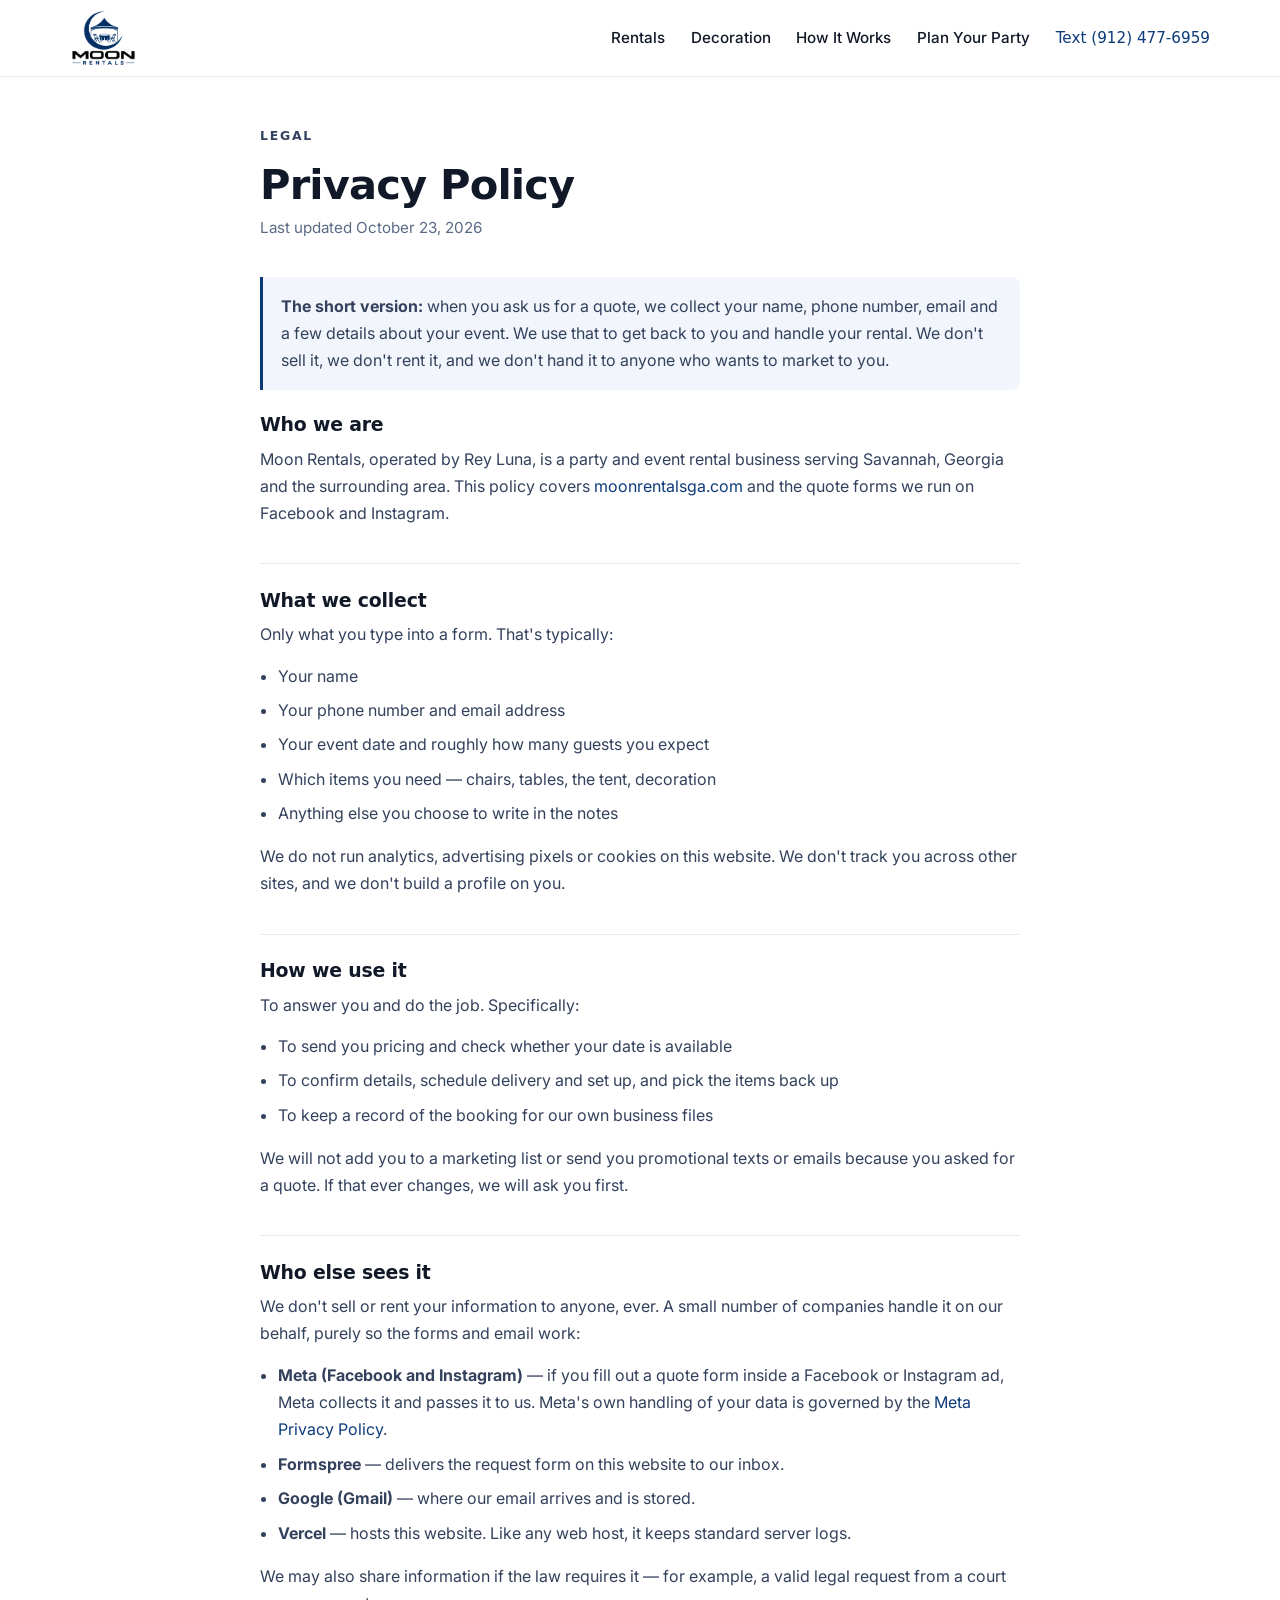
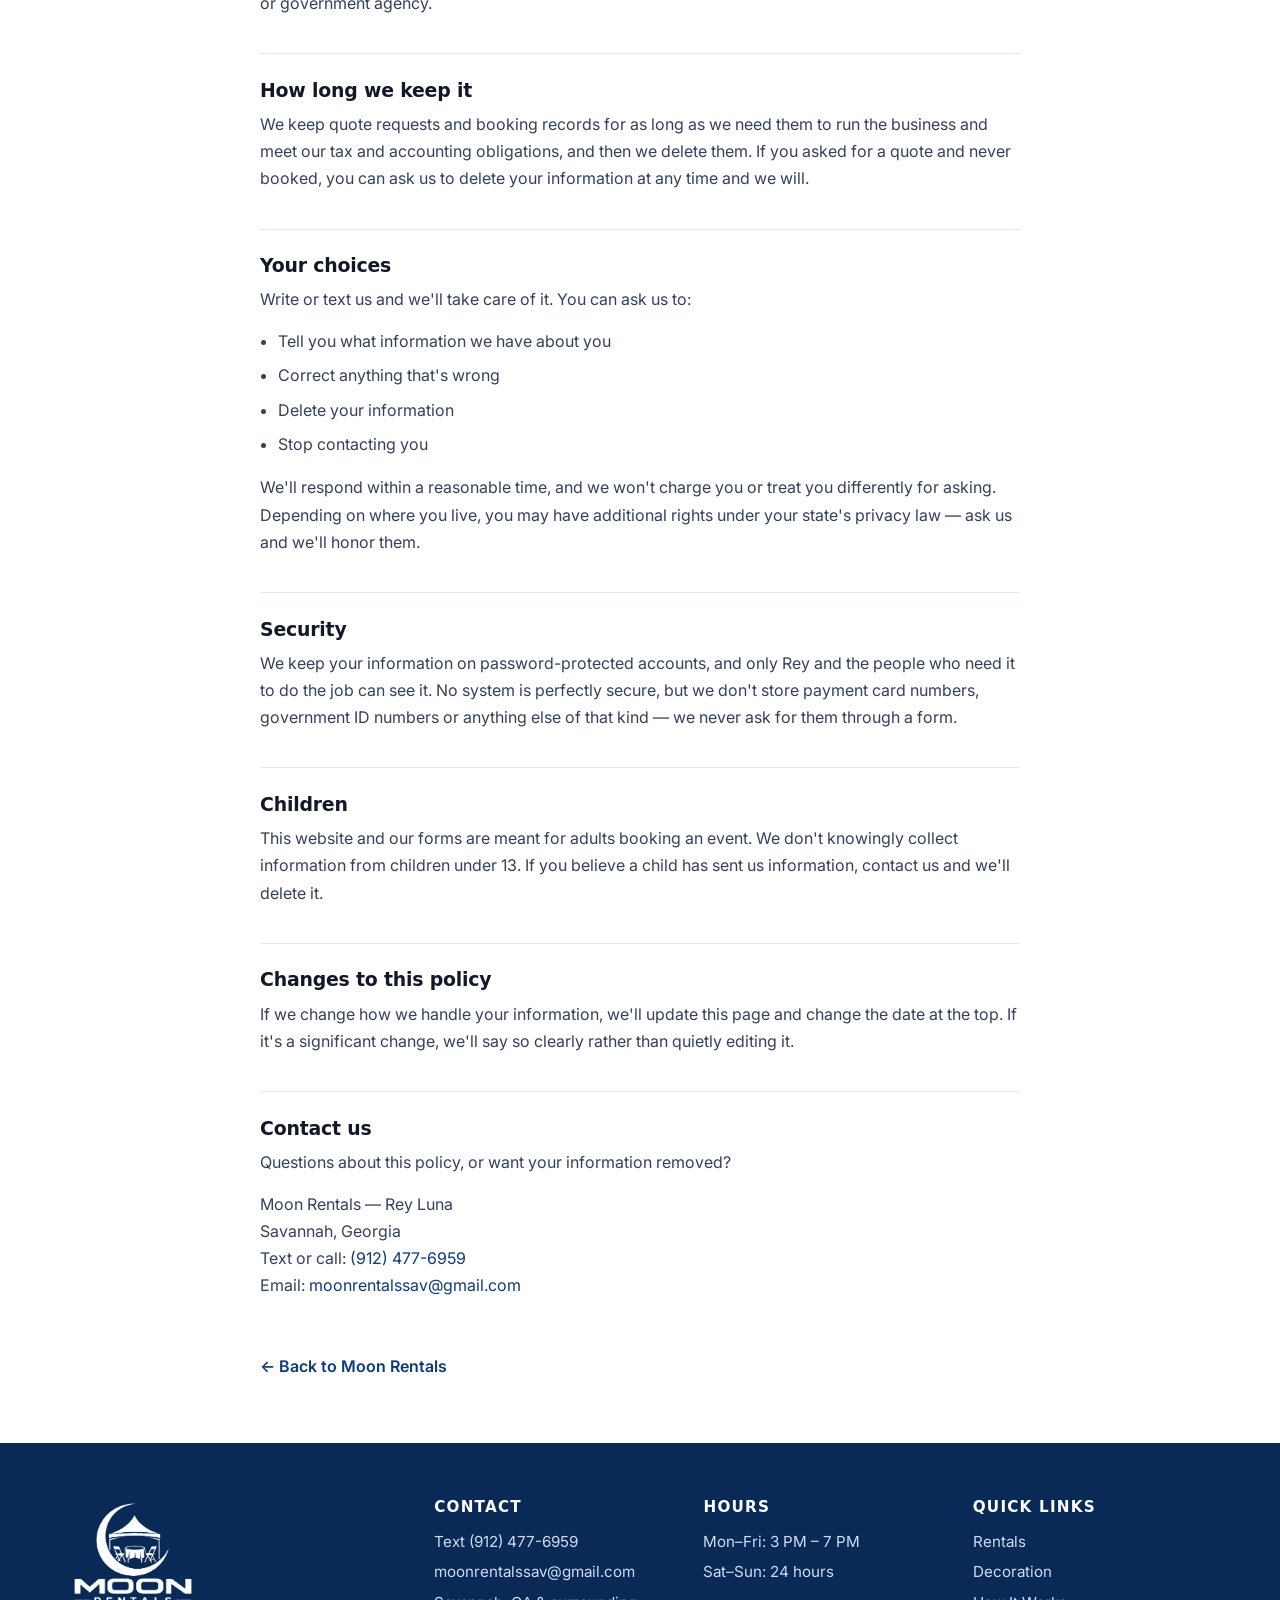
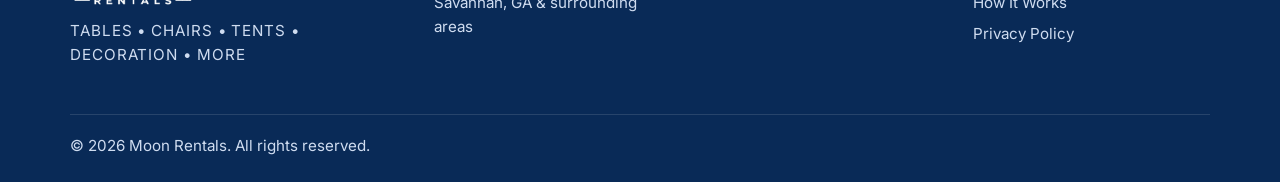
==== privacy.html @ ac14dd15 "Add privacy policy page for Moon Rentals This file contains the privacy policy for Moon Rentals, det" ====
<!DOCTYPE html>
<html lang="en">
<head>
  <meta charset="UTF-8">
  <meta name="viewport" content="width=device-width, initial-scale=1.0">
  <title>Privacy Policy | Moon Rentals</title>
  <meta name="description" content="How Moon Rentals collects, uses and protects the information you send us when you request a quote. We never sell or share your information.">
  <link rel="icon" type="image/png" sizes="32x32" href="assets/icon-32.png">
  <link rel="apple-touch-icon" href="assets/icon-180.png">
  <link rel="canonical" href="https://www.moonrentalsga.com/privacy">
  <meta name="theme-color" content="#0d3b7a">
  <meta name="robots" content="index, follow">
  <meta property="og:title" content="Privacy Policy | Moon Rentals">
  <meta property="og:description" content="How Moon Rentals handles the information you send when you request a quote.">
  <meta property="og:type" content="website">
  <meta property="og:url" content="https://www.moonrentalsga.com/privacy">
  <link rel="preconnect" href="https://fonts.googleapis.com">
  <link rel="preconnect" href="https://fonts.gstatic.com" crossorigin>
  <link href="https://fonts.googleapis.com/css2?family=Inter:wght@400;500;600;700;800&display=swap" rel="stylesheet">
  <link rel="stylesheet" href="style.css">
  <style>
    .legal { padding: 3rem 0 4rem; }
    .legal-inner { max-width: 760px; }
    .legal h1 { font-size: clamp(1.9rem, 5vw, 2.6rem); margin-bottom: .4rem; }
    .legal .updated { color: #5a6b85; font-size: .95rem; margin-bottom: 2.25rem; }
    .legal h2 {
      font-size: 1.18rem;
      margin: 2.25rem 0 .6rem;
      padding-top: 1.6rem;
      border-top: 1px solid #e3e9f2;
    }
    .legal h2:first-of-type { border-top: 0; padding-top: 0; margin-top: 1.5rem; }
    .legal p, .legal li { color: #33415c; line-height: 1.7; }
    .legal p { margin: 0 0 .9rem; }
    .legal ul { margin: 0 0 1rem; padding-left: 1.15rem; }
    .legal li { margin-bottom: .45rem; }
    .legal a { color: #0d3b7a; }
    .legal .callout {
      background: #f2f6fc;
      border-left: 3px solid #0d3b7a;
      border-radius: 0 8px 8px 0;
      padding: 1rem 1.15rem;
      margin: 0 0 1.5rem;
    }
    .legal .callout p:last-child { margin-bottom: 0; }
    .legal .back { display: inline-block; margin-top: 2.5rem; font-weight: 600; }
    @media (prefers-color-scheme: dark) {
      .legal .updated { color: #6b7a92; }
    }
  </style>
</head>
<body>

  <header class="nav" id="top">
    <div class="container nav-inner">
      <a href="/" class="brand" aria-label="Moon Rentals home">
        <img src="assets/logo.png" alt="Moon Rentals" class="brand-logo">
      </a>
      <nav class="nav-links" id="navLinks">
        <a href="/#rentals">Rentals</a>
        <a href="/#decoration">Decoration</a>
        <a href="/#how">How It Works</a>
        <a href="/#planner">Plan Your Party</a>
        <a href="sms:+19124776959" class="nav-phone">Text (912) 477-6959</a>
      </nav>
      <button class="nav-toggle" id="navToggle" aria-label="Open menu" aria-expanded="false">
        <span></span><span></span><span></span>
      </button>
    </div>
  </header>

  <main>
    <section class="section legal">
      <div class="container legal-inner">

        <p class="eyebrow">Legal</p>
        <h1>Privacy Policy</h1>
        <p class="updated">Last updated October 23, 2026</p>

        <div class="callout">
          <p><strong>The short version:</strong> when you ask us for a quote, we collect your name, phone number, email and a few details about your event. We use that to get back to you and handle your rental. We don't sell it, we don't rent it, and we don't hand it to anyone who wants to market to you.</p>
        </div>

        <h2>Who we are</h2>
        <p>Moon Rentals, operated by Rey Luna, is a party and event rental business serving Savannah, Georgia and the surrounding area. This policy covers <a href="https://www.moonrentalsga.com/">moonrentalsga.com</a> and the quote forms we run on Facebook and Instagram.</p>

        <h2>What we collect</h2>
        <p>Only what you type into a form. That's typically:</p>
        <ul>
          <li>Your name</li>
          <li>Your phone number and email address</li>
          <li>Your event date and roughly how many guests you expect</li>
          <li>Which items you need &mdash; chairs, tables, the tent, decoration</li>
          <li>Anything else you choose to write in the notes</li>
        </ul>
        <p>We do not run analytics, advertising pixels or cookies on this website. We don't track you across other sites, and we don't build a profile on you.</p>

        <h2>How we use it</h2>
        <p>To answer you and do the job. Specifically:</p>
        <ul>
          <li>To send you pricing and check whether your date is available</li>
          <li>To confirm details, schedule delivery and set up, and pick the items back up</li>
          <li>To keep a record of the booking for our own business files</li>
        </ul>
        <p>We will not add you to a marketing list or send you promotional texts or emails because you asked for a quote. If that ever changes, we will ask you first.</p>

        <h2>Who else sees it</h2>
        <p>We don't sell or rent your information to anyone, ever. A small number of companies handle it on our behalf, purely so the forms and email work:</p>
        <ul>
          <li><strong>Meta (Facebook and Instagram)</strong> &mdash; if you fill out a quote form inside a Facebook or Instagram ad, Meta collects it and passes it to us. Meta's own handling of your data is governed by the <a href="https://www.facebook.com/privacy/policy/" rel="noopener" target="_blank">Meta Privacy Policy</a>.</li>
          <li><strong>Formspree</strong> &mdash; delivers the request form on this website to our inbox.</li>
          <li><strong>Google (Gmail)</strong> &mdash; where our email arrives and is stored.</li>
          <li><strong>Vercel</strong> &mdash; hosts this website. Like any web host, it keeps standard server logs.</li>
        </ul>
        <p>We may also share information if the law requires it &mdash; for example, a valid legal request from a court or government agency.</p>

        <h2>How long we keep it</h2>
        <p>We keep quote requests and booking records for as long as we need them to run the business and meet our tax and accounting obligations, and then we delete them. If you asked for a quote and never booked, you can ask us to delete your information at any time and we will.</p>

        <h2>Your choices</h2>
        <p>Write or text us and we'll take care of it. You can ask us to:</p>
        <ul>
          <li>Tell you what information we have about you</li>
          <li>Correct anything that's wrong</li>
          <li>Delete your information</li>
          <li>Stop contacting you</li>
        </ul>
        <p>We'll respond within a reasonable time, and we won't charge you or treat you differently for asking. Depending on where you live, you may have additional rights under your state's privacy law &mdash; ask us and we'll honor them.</p>

        <h2>Security</h2>
        <p>We keep your information on password-protected accounts, and only Rey and the people who need it to do the job can see it. No system is perfectly secure, but we don't store payment card numbers, government ID numbers or anything else of that kind &mdash; we never ask for them through a form.</p>

        <h2>Children</h2>
        <p>This website and our forms are meant for adults booking an event. We don't knowingly collect information from children under 13. If you believe a child has sent us information, contact us and we'll delete it.</p>

        <h2>Changes to this policy</h2>
        <p>If we change how we handle your information, we'll update this page and change the date at the top. If it's a significant change, we'll say so clearly rather than quietly editing it.</p>

        <h2>Contact us</h2>
        <p>Questions about this policy, or want your information removed?</p>
        <p>
          Moon Rentals &mdash; Rey Luna<br>
          Savannah, Georgia<br>
          Text or call: <a href="sms:+19124776959">(912) 477-6959</a><br>
          Email: <a href="mailto:moonrentalssav@gmail.com">moonrentalssav@gmail.com</a>
        </p>

        <a href="/" class="back">&larr; Back to Moon Rentals</a>

      </div>
    </section>
  </main>

  <footer class="footer">
    <div class="container footer-inner">
      <div class="footer-brand">
        <img src="assets/logo-white.png" alt="Moon Rentals" class="footer-logo">
        <p>Tables &bull; Chairs &bull; Tents &bull; Decoration &bull; More</p>
      </div>
      <div class="footer-col">
        <h4>Contact</h4>
        <p><a href="sms:+19124776959">Text (912) 477-6959</a></p>
        <p><a href="mailto:moonrentalssav@gmail.com">moonrentalssav@gmail.com</a></p>
        <p>Savannah, GA &amp; surrounding areas</p>
      </div>
      <div class="footer-col">
        <h4>Hours</h4>
        <p>Mon&ndash;Fri: 3 PM &ndash; 7 PM</p>
        <p>Sat&ndash;Sun: 24 hours</p>
      </div>
      <div class="footer-col">
        <h4>Quick Links</h4>
        <p><a href="/#rentals">Rentals</a></p>
        <p><a href="/#decoration">Decoration</a></p>
        <p><a href="/#how">How It Works</a></p>
        <p><a href="/privacy">Privacy Policy</a></p>
      </div>
    </div>
    <div class="container footer-bottom">
      <p>&copy; <span id="year"></span> Moon Rentals. All rights reserved.</p>
    </div>
  </footer>

  <script>
    document.getElementById('year').textContent = new Date().getFullYear();
    var navToggle = document.getElementById('navToggle');
    var navLinks = document.getElementById('navLinks');
    navToggle.addEventListener('click', function () {
      var open = navLinks.classList.toggle('open');
      navToggle.setAttribute('aria-expanded', open);
    });
  </script>

</body>
</html>
---- style.css ----
:root {
  --navy: #0d3b7a;
  --navy-dark: #092a57;
  --navy-light: #e8eef7;
  --ink: #111827;
  --muted: #5b6475;
  --line: #e5e8ef;
  --bg: #ffffff;
  --bg-alt: #f6f8fb;
  --radius: 14px;
  --shadow: 0 10px 30px rgba(13, 59, 122, 0.08);
  --font-head: 'Montserrat', system-ui, sans-serif;
  --font-body: 'Inter', system-ui, sans-serif;
}

* { box-sizing: border-box; }
html { scroll-behavior: smooth; }
body {
  margin: 0;
  font-family: var(--font-body);
  color: var(--ink);
  background: var(--bg);
  line-height: 1.6;
  -webkit-font-smoothing: antialiased;
}
img { max-width: 100%; display: block; }
a { color: var(--navy); text-decoration: none; }
h1, h2, h3, h4 { font-family: var(--font-head); line-height: 1.15; margin: 0 0 0.5em; }
h1 { font-size: clamp(2.1rem, 4.5vw, 3.4rem); font-weight: 800; letter-spacing: -0.02em; }
h2 { font-size: clamp(1.7rem, 3vw, 2.4rem); font-weight: 800; letter-spacing: -0.01em; }
h3 { font-size: 1.2rem; font-weight: 700; }
h4 { font-size: 0.95rem; font-weight: 700; text-transform: uppercase; letter-spacing: 0.08em; }
p { margin: 0 0 1em; }

.container { width: min(1140px, 100% - 2rem); margin-inline: auto; }
.container.narrow { max-width: 780px; }

.eyebrow {
  font-family: var(--font-head);
  font-size: 0.78rem; font-weight: 700;
  letter-spacing: 0.14em; text-transform: uppercase;
  color: var(--navy); margin-bottom: 0.75rem;
}
.eyebrow-light { color: #9fc0f0; }
.lead { font-size: 1.15rem; color: var(--muted); max-width: 540px; }
.sub { color: var(--muted); max-width: 620px; }

/* Buttons */
.btn {
  display: inline-flex; align-items: center; justify-content: center;
  padding: 0.85rem 1.5rem; border-radius: 999px;
  font-family: var(--font-head); font-weight: 700; font-size: 0.95rem;
  border: 2px solid transparent; cursor: pointer; transition: all .18s ease;
  white-space: nowrap;
}
.btn-primary { background: var(--navy); color: #fff; border-color: var(--navy); }
.btn-primary:hover { background: var(--navy-dark); border-color: var(--navy-dark); transform: translateY(-1px); }
.btn-outline { background: transparent; color: var(--navy); border-color: var(--navy); }
.btn-outline:hover { background: var(--navy-light); }
.btn-sm { padding: 0.6rem 1.15rem; font-size: 0.85rem; }
.btn-lg { padding: 1rem 2.2rem; font-size: 1.05rem; }
.btn[disabled] { opacity: 0.6; cursor: wait; transform: none; }

/* Nav */
.nav {
  position: sticky; top: 0; z-index: 50;
  background: rgba(255,255,255,0.94); backdrop-filter: blur(10px);
  border-bottom: 1px solid var(--line);
}
.nav-inner { display: flex; align-items: center; justify-content: space-between; height: 76px; }
.brand-logo { height: 58px; width: auto; }
.nav-links { display: flex; align-items: center; gap: 1.6rem; }
.nav-links a { font-weight: 500; color: var(--ink); font-size: 0.95rem; }
.nav-links a:hover { color: var(--navy); }
.nav-phone { font-family: var(--font-head); font-weight: 700; color: var(--navy) !important; }
.nav-toggle {
  display: none; background: none; border: 0; padding: 8px; cursor: pointer;
  flex-direction: column; gap: 5px;
}
.nav-toggle span { display: block; width: 24px; height: 2.5px; background: var(--ink); border-radius: 2px; }

/* Hero */
.hero {
  position: relative;
  overflow: hidden;
  background: var(--navy-dark);
  padding: 3.5rem 0;
  /* Roughly the shape of the source footage, capped so it never dominates */
  aspect-ratio: 16 / 9;
  min-height: 430px;
  max-height: 600px;
  display: flex;
  align-items: center;
}
/* NOTE: these layers use positive z-index on purpose. A negative z-index on a
   <video> makes iOS Safari paint it over the hero text until a repaint. */
.hero-video {
  position: absolute;
  inset: 0;
  width: 100%;
  height: 100%;
  object-fit: cover;
  object-position: center 45%;
  z-index: 0;
  pointer-events: none;
}
.hero-scrim {
  position: absolute;
  inset: 0;
  z-index: 1;
  background:
    linear-gradient(180deg,
      rgba(7, 32, 68, 0.80) 0%,
      rgba(7, 32, 68, 0.62) 42%,
      rgba(7, 32, 68, 0.86) 100%);
}
.hero-inner {
  position: relative;
  z-index: 2;
  width: min(1140px, 100% - 2rem);
}
.hero-copy { max-width: 680px; }
.hero h1 { color: #fff; text-shadow: 0 2px 18px rgba(0, 0, 0, 0.35); }
.hero .lead { color: #e4ecf8; max-width: 580px; text-shadow: 0 1px 10px rgba(0, 0, 0, 0.3); }
.hero-actions { display: flex; gap: 0.8rem; flex-wrap: wrap; margin: 1.6rem 0; }
.hero-points {
  list-style: none; padding: 0; margin: 0;
  display: flex; gap: 1.4rem; flex-wrap: wrap;
  color: #d4e1f3; font-size: 0.92rem;
}
.hero-points li::before { content: "✓"; color: #7fb3f5; font-weight: 800; margin-right: 0.45rem; }

/* Ghost button — outline style that reads on a dark background */
.btn-ghost {
  background: rgba(255, 255, 255, 0.10);
  color: #fff;
  border-color: rgba(255, 255, 255, 0.65);
  -webkit-backdrop-filter: blur(4px);
          backdrop-filter: blur(4px);
}
.btn-ghost:hover { background: rgba(255, 255, 255, 0.2); border-color: #fff; }

/* Honour reduced-motion: freeze on the poster frame instead of playing */
@media (prefers-reduced-motion: reduce) {
  .hero-video { display: none; }
  .hero {
    background: var(--navy-dark) url("assets/hero-poster.jpg") center 45% / cover no-repeat;
  }
}
@media (prefers-reduced-motion: reduce) and (max-width: 720px) {
  .hero { background-image: url("assets/hero-poster-mobile.jpg"); }
}

/* Placeholders */
.placeholder {
  background: repeating-linear-gradient(135deg, #e3e9f3 0 12px, #eef2f8 12px 24px);
  border: 2px dashed #b9c7dd; border-radius: var(--radius);
  display: flex; align-items: center; justify-content: center; text-align: center;
  color: #4a5a78; font-family: var(--font-head); font-weight: 600; font-size: 0.95rem;
  padding: 1rem;
}
.placeholder small { font-weight: 500; font-family: var(--font-body); color: #6b7a95; }
.placeholder-hero { aspect-ratio: 4/3; box-shadow: var(--shadow); }
.placeholder-map { aspect-ratio: 4/3; }
.area-map { display: block; width: 100%; aspect-ratio: 4/3; border: 0; border-radius: var(--radius); box-shadow: var(--shadow); background: #e8edf5; }
.card-img { aspect-ratio: 4/3; border-radius: var(--radius) var(--radius) 0 0; border-bottom: 0; }

/* Sections */
.section { padding: 5rem 0; }
.section-alt { background: var(--bg-alt); }
.section-head { text-align: center; max-width: 700px; margin: 0 auto 3rem; }
.section-head .sub { margin-inline: auto; }

.grid { display: grid; gap: 1.5rem; }
.cards { grid-template-columns: repeat(3, 1fr); }
.card {
  background: #fff; border: 1px solid var(--line); border-radius: var(--radius);
  overflow: hidden; transition: transform .18s ease, box-shadow .18s ease;
}
.card:hover { transform: translateY(-3px); box-shadow: var(--shadow); }
img.card-img, .card-wide img.card-img { display: block; width: 100%; height: auto; border: 0; object-fit: cover; }
.card-wide img.card-img { height: 100%; aspect-ratio: auto; min-height: 240px; max-height: 340px; }
.card-body { padding: 1.25rem 1.35rem 1.4rem; }
.card-body p { color: var(--muted); font-size: 0.95rem; margin-bottom: 0.8rem; }
.price {
  display: inline-block; font-family: var(--font-head); font-size: 0.78rem; font-weight: 700;
  color: var(--navy); background: var(--navy-light); padding: 0.3rem 0.7rem; border-radius: 999px;
}
.card-wide { grid-column: span 3; display: grid; grid-template-columns: 1fr 1fr; }
.card-wide .card-img { border-radius: var(--radius) 0 0 var(--radius); border-right: 0; border-bottom: 2px dashed #b9c7dd; aspect-ratio: auto; min-height: 220px; }
.card-wide .card-body { display: flex; flex-direction: column; justify-content: center; padding: 2rem; }

.steps { grid-template-columns: repeat(3, 1fr); }
.step { background: #fff; border: 1px solid var(--line); border-radius: var(--radius); padding: 2rem 1.6rem; }
.step-num {
  width: 44px; height: 44px; border-radius: 50%; background: var(--navy); color: #fff;
  display: grid; place-items: center; font-family: var(--font-head); font-weight: 800; margin-bottom: 1rem;
}
.step p { color: var(--muted); margin: 0; font-size: 0.95rem; }

.area-inner { display: grid; grid-template-columns: 1.1fr 1fr; gap: 3rem; align-items: center; }

/* Form */
.form { background: #fff; color: var(--ink); }
.row { display: grid; grid-template-columns: 1fr 1fr; gap: 1rem; }
.field { margin-bottom: 1rem; }
.field label, .items legend { display: block; font-weight: 600; font-size: 0.88rem; margin-bottom: 0.35rem; }
.field input, .field select, .field textarea, .qty {
  width: 100%; padding: 0.7rem 0.85rem; border: 1.5px solid #d4dae6; border-radius: 9px;
  font: inherit; font-size: 0.95rem; background: #fff; color: var(--ink);
}
.field input:focus, .field select:focus, .field textarea:focus, .qty:focus {
  outline: none; border-color: var(--navy); box-shadow: 0 0 0 3px rgba(13,59,122,0.15);
}
.field input.invalid, .field select.invalid { border-color: #d14343; }
.radios { display: flex; gap: 1.2rem; padding-top: 0.55rem; }
.radios label { display: inline-flex; align-items: center; gap: 0.4rem; font-weight: 500; margin: 0; }
.items { border: 1.5px solid #d4dae6; border-radius: 9px; padding: 1rem 1.1rem 0.6rem; margin: 0 0 1rem; }
.items legend { padding: 0 0.4rem; }
.hint { font-size: 0.82rem; color: var(--muted); margin-bottom: 0.6rem; }
.item-row { display: grid; grid-template-columns: 1fr 110px; gap: 0.8rem; align-items: center; margin-bottom: 0.55rem; }
.check { display: flex; align-items: center; gap: 0.5rem; font-weight: 500; font-size: 0.95rem; }
.check input { width: 18px; height: 18px; accent-color: var(--navy); }
.qty:disabled { background: #f3f5f9; color: #9aa3b5; }
.items.invalid { border-color: #d14343; }
.form-note { font-size: 0.82rem; color: var(--muted); margin: 0.8rem 0 0; }
.form-msg { margin: 0.8rem 0 0; font-weight: 600; min-height: 1.4em; }
.form-msg.ok { color: #1a7f4b; }
.form-msg.err { color: #d14343; }
.form .btn-lg { width: 100%; margin-top: 0.5rem; }

/* Modal */
.modal { position: fixed; inset: 0; z-index: 100; display: grid; place-items: center; padding: 1.5rem; }
.modal[hidden] { display: none; }
.modal-backdrop { position: absolute; inset: 0; background: rgba(9, 42, 87, 0.6); backdrop-filter: blur(3px); animation: fade .18s ease; }
.modal-dialog {
  position: relative; background: #fff; border-radius: var(--radius);
  width: min(720px, 100%); max-height: calc(100vh - 3rem); overflow-y: auto;
  padding: 2rem; box-shadow: 0 30px 70px rgba(0,0,0,0.35);
  animation: pop .2s ease;
}
@keyframes fade { from { opacity: 0; } }
@keyframes pop { from { opacity: 0; transform: translateY(12px); } }
.modal-close {
  position: absolute; top: 0.9rem; right: 1rem; background: none; border: 0;
  font-size: 1.9rem; line-height: 1; color: var(--muted); cursor: pointer; padding: 0.2rem 0.5rem;
  border-radius: 8px;
}
.modal-close:hover { background: var(--bg-alt); color: var(--ink); }
.modal-head { margin-bottom: 1.5rem; padding-right: 2.5rem; }
.modal-head h2 { margin-bottom: 0.4rem; }
.modal-head p { color: var(--muted); font-size: 0.95rem; margin: 0 0 0.4rem; }
.modal-head a { font-weight: 600; }
.modal-hours { font-size: 0.85rem !important; color: var(--navy) !important; font-weight: 600; }
body.modal-open { overflow: hidden; }

/* Link-styled button */
.link-btn {
  background: none; border: 0; padding: 0; font: inherit; color: #cfdcf0;
  cursor: pointer; text-align: left;
}
.link-btn:hover { color: #fff; }

/* CTA */
.cta { background: var(--bg-alt); padding: 4.5rem 0; text-align: center; }
.cta-inner .hero-actions { justify-content: center; margin-bottom: 0; }
.cta p { color: var(--muted); }

/* Footer */
.footer { background: var(--navy-dark); color: #cfdcf0; padding: 3.5rem 0 1.5rem; }
.footer-inner { display: grid; grid-template-columns: 1.4fr 1fr 1fr 1fr; gap: 2rem; }
.footer-logo { height: 110px; width: auto; margin-bottom: 0.6rem; }
.footer-brand p { font-size: 0.82rem; letter-spacing: 0.06em; text-transform: uppercase; }
.footer h4 { color: #fff; margin-bottom: 0.8rem; }
.footer p { margin: 0 0 0.4rem; font-size: 0.95rem; }
.footer a { color: #cfdcf0; }
.footer a:hover { color: #fff; }
.footer-bottom { border-top: 1px solid rgba(255,255,255,0.12); margin-top: 2.5rem; padding-top: 1.2rem; font-size: 0.82rem; }
.footer-bottom p { margin: 0; }

/* Responsive */
@media (max-width: 960px) {
  .cards { grid-template-columns: repeat(2, 1fr); }
  .card-wide { grid-column: span 2; }
  .steps { grid-template-columns: 1fr; }
  .area-inner { grid-template-columns: 1fr; }
  .footer-inner { grid-template-columns: 1fr 1fr; }
}
@media (max-width: 720px) {
  .nav-toggle { display: flex; }
  .nav-links {
    display: none; position: absolute; left: 0; right: 0; top: 76px;
    background: #fff; border-bottom: 1px solid var(--line);
    flex-direction: column; align-items: stretch; gap: 0; padding: 0.5rem 1rem 1rem;
  }
  .nav-links.open { display: flex; }
  .nav-links a { padding: 0.8rem 0.4rem; border-bottom: 1px solid var(--line); }
  .nav-links .btn { margin-top: 0.8rem; border-bottom: 0; }
  .brand-logo { height: 50px; }
  /* On phones let the copy set the height — a 16:9 box would be far too short */
  .hero {
    aspect-ratio: auto;
    min-height: 0;
    max-height: none;
    padding: 2.75rem 0 3rem;
  }
  .hero h1 { font-size: clamp(1.9rem, 8vw, 2.4rem); }
  .hero .lead { font-size: 1.02rem; }
  .section { padding: 3.5rem 0; }
  .cards { grid-template-columns: 1fr; }
  .card-wide { grid-column: span 1; grid-template-columns: 1fr; }
  .card-wide .card-img { border-radius: var(--radius) var(--radius) 0 0; border-right: 2px dashed #b9c7dd; border-bottom: 0; aspect-ratio: 4/3; }
  .card-wide img.card-img { height: auto; max-height: none; aspect-ratio: 4/3; border-radius: var(--radius) var(--radius) 0 0; }
  .row { grid-template-columns: 1fr; gap: 0; }
  .modal { padding: 0; place-items: stretch; }
  .modal-dialog { max-height: 100vh; height: 100%; width: 100%; border-radius: 0; padding: 1.4rem; }
  .footer-inner { grid-template-columns: 1fr; }
  .hero-actions .btn { width: 100%; }
}

/* Party planner */
.planner { display: grid; grid-template-columns: 1.1fr 1fr; gap: 1.5rem; max-width: 960px; margin: 0 auto; }
.planner-controls, .planner-result { border-radius: var(--radius); padding: 1.8rem; }
.planner-controls { background: #fff; border: 1px solid var(--line); box-shadow: var(--shadow); }
.planner-result { background: var(--navy-light); display: flex; flex-direction: column; }
.planner-label { display: block; font-weight: 600; font-size: 0.88rem; margin: 0 0 0.4rem; }
.planner-count { display: flex; align-items: baseline; gap: 0.5rem; margin-bottom: 0.3rem; }
.planner-count span { font-family: var(--font-head); font-weight: 800; font-size: 3.2rem; line-height: 1; color: var(--navy); }
.planner-count small { color: var(--muted); font-size: 1rem; }
#guestRange { width: 100%; height: 28px; accent-color: var(--navy); cursor: pointer; }
.planner-scale { display: flex; justify-content: space-between; color: var(--muted); font-size: 0.8rem; margin-bottom: 1.4rem; }
.seg { display: flex; flex-wrap: wrap; gap: 0.5rem; margin-bottom: 1.3rem; }
.seg label { position: relative; cursor: pointer; }
.seg input { position: absolute; opacity: 0; inset: 0; cursor: pointer; }
.seg span { display: inline-block; padding: 0.55rem 1.05rem; border: 1.5px solid #d4dae6; border-radius: 999px; font-weight: 600; font-size: 0.9rem; background: #fff; transition: all .15s ease; }
.seg input:checked + span { background: var(--navy); border-color: var(--navy); color: #fff; }
.seg input:focus-visible + span { outline: 2px solid var(--navy); outline-offset: 2px; }
.planner-tent { font-size: 0.92rem; }
.planner-result h3 { margin-bottom: 0.8rem; }
.planner-list { list-style: none; margin: 0 0 1rem; padding: 0; }
.planner-list li { display: flex; justify-content: space-between; align-items: baseline; gap: 1rem; padding: 0.7rem 0; border-bottom: 1px solid rgba(13, 59, 122, 0.15); font-weight: 500; }
.planner-list li strong { font-family: var(--font-head); font-size: 1.5rem; color: var(--navy); }
.planner-note { font-size: 0.82rem; color: var(--muted); margin: 0 0 1.2rem; }
.planner-result .btn { width: 100%; margin-top: auto; }
.planner-text { text-align: center; margin-top: 0.8rem; font-weight: 600; font-size: 0.92rem; }
@media (max-width: 960px) { .planner { grid-template-columns: 1fr; } }

/* ───── Decoration Services ───── */
.section-decor { padding: 4.5rem 0 3.5rem; }
.section-decor .section-head { margin-bottom: 1.8rem; }

.marquee {
  position: relative;
  overflow: hidden;
  width: 100%;
  margin: 2rem 0 2.5rem;
  padding: 0.5rem 0;
  -webkit-mask-image: linear-gradient(to right, transparent, #000 8%, #000 92%, transparent);
          mask-image: linear-gradient(to right, transparent, #000 8%, #000 92%, transparent);
}
.marquee-track {
  display: flex;
  gap: 1.2rem;
  width: max-content;
  animation: marquee-scroll 48s linear infinite;
  will-change: transform;
}
.marquee:hover .marquee-track { animation-play-state: paused; }
.marquee-item {
  flex: 0 0 auto;
  width: 280px;
  height: 350px;
  margin: 0;
  border-radius: var(--radius);
  overflow: hidden;
  box-shadow: 0 10px 24px rgba(10, 25, 60, 0.12);
  background: #eef2f8;
}
.marquee-item img {
  width: 100%;
  height: 100%;
  object-fit: cover;
  display: block;
}
@keyframes marquee-scroll {
  from { transform: translateX(0); }
  to   { transform: translateX(-50%); }
}
@media (prefers-reduced-motion: reduce) {
  .marquee-track { animation: none; }
  .marquee { -webkit-mask-image: none; mask-image: none; overflow-x: auto; }
}

.decor-foot {
  display: grid;
  grid-template-columns: 1.3fr 1fr;
  gap: 1.6rem;
  align-items: center;
  padding: 1.4rem 1.6rem;
  background: #fff;
  border: 1px solid var(--line);
  border-radius: var(--radius);
  box-shadow: 0 6px 18px rgba(10, 25, 60, 0.06);
}
.decor-start { font-size: 1.4rem; margin: 0 0 0.3rem; color: var(--navy); }
.decor-start strong { color: var(--navy); }
.decor-start-sub { margin: 0; color: var(--muted); font-size: 0.95rem; line-height: 1.5; }
.decor-cta { display: flex; flex-wrap: wrap; gap: 0.7rem; justify-content: flex-end; }

/* "New" chip inside the inquiry form */
.chip-new {
  display: inline-block;
  background: #ffd54a;
  color: #4a3600;
  font-size: 0.7rem;
  font-weight: 700;
  letter-spacing: 0.03em;
  padding: 0.1rem 0.5rem;
  border-radius: 999px;
  margin-left: 0.4rem;
  vertical-align: middle;
}
.item-row-decor { align-items: center; }
.item-row-decor .qty-note {
  font-size: 0.85rem;
  color: var(--muted);
  padding-left: 0.6rem;
}
.decor-field { margin-top: 1rem; }

@media (max-width: 720px) {
  .marquee-item { width: 220px; height: 275px; }
  .decor-foot { grid-template-columns: 1fr; text-align: center; }
  .decor-cta { justify-content: center; }
  .item-row-decor { flex-direction: column; align-items: flex-start; gap: 0.3rem; }
  .item-row-decor .qty-note { padding-left: 0; }
}
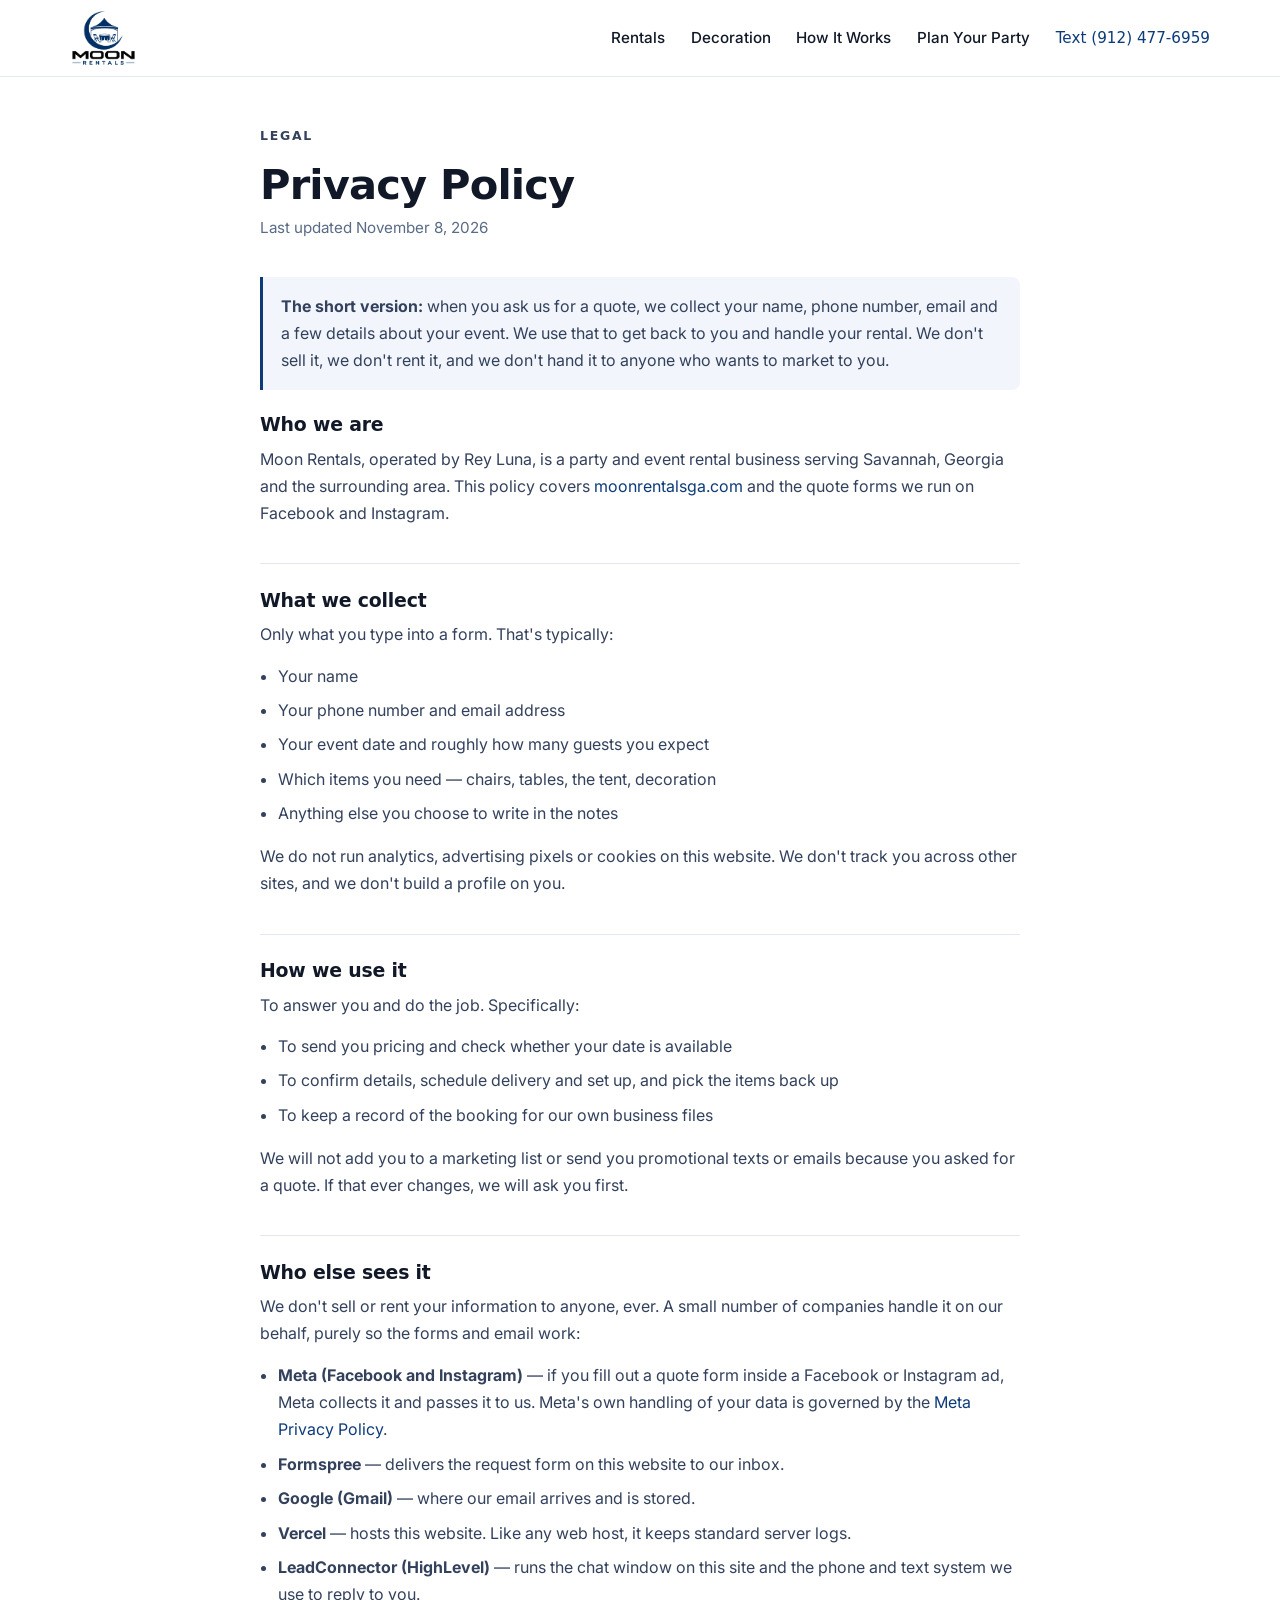
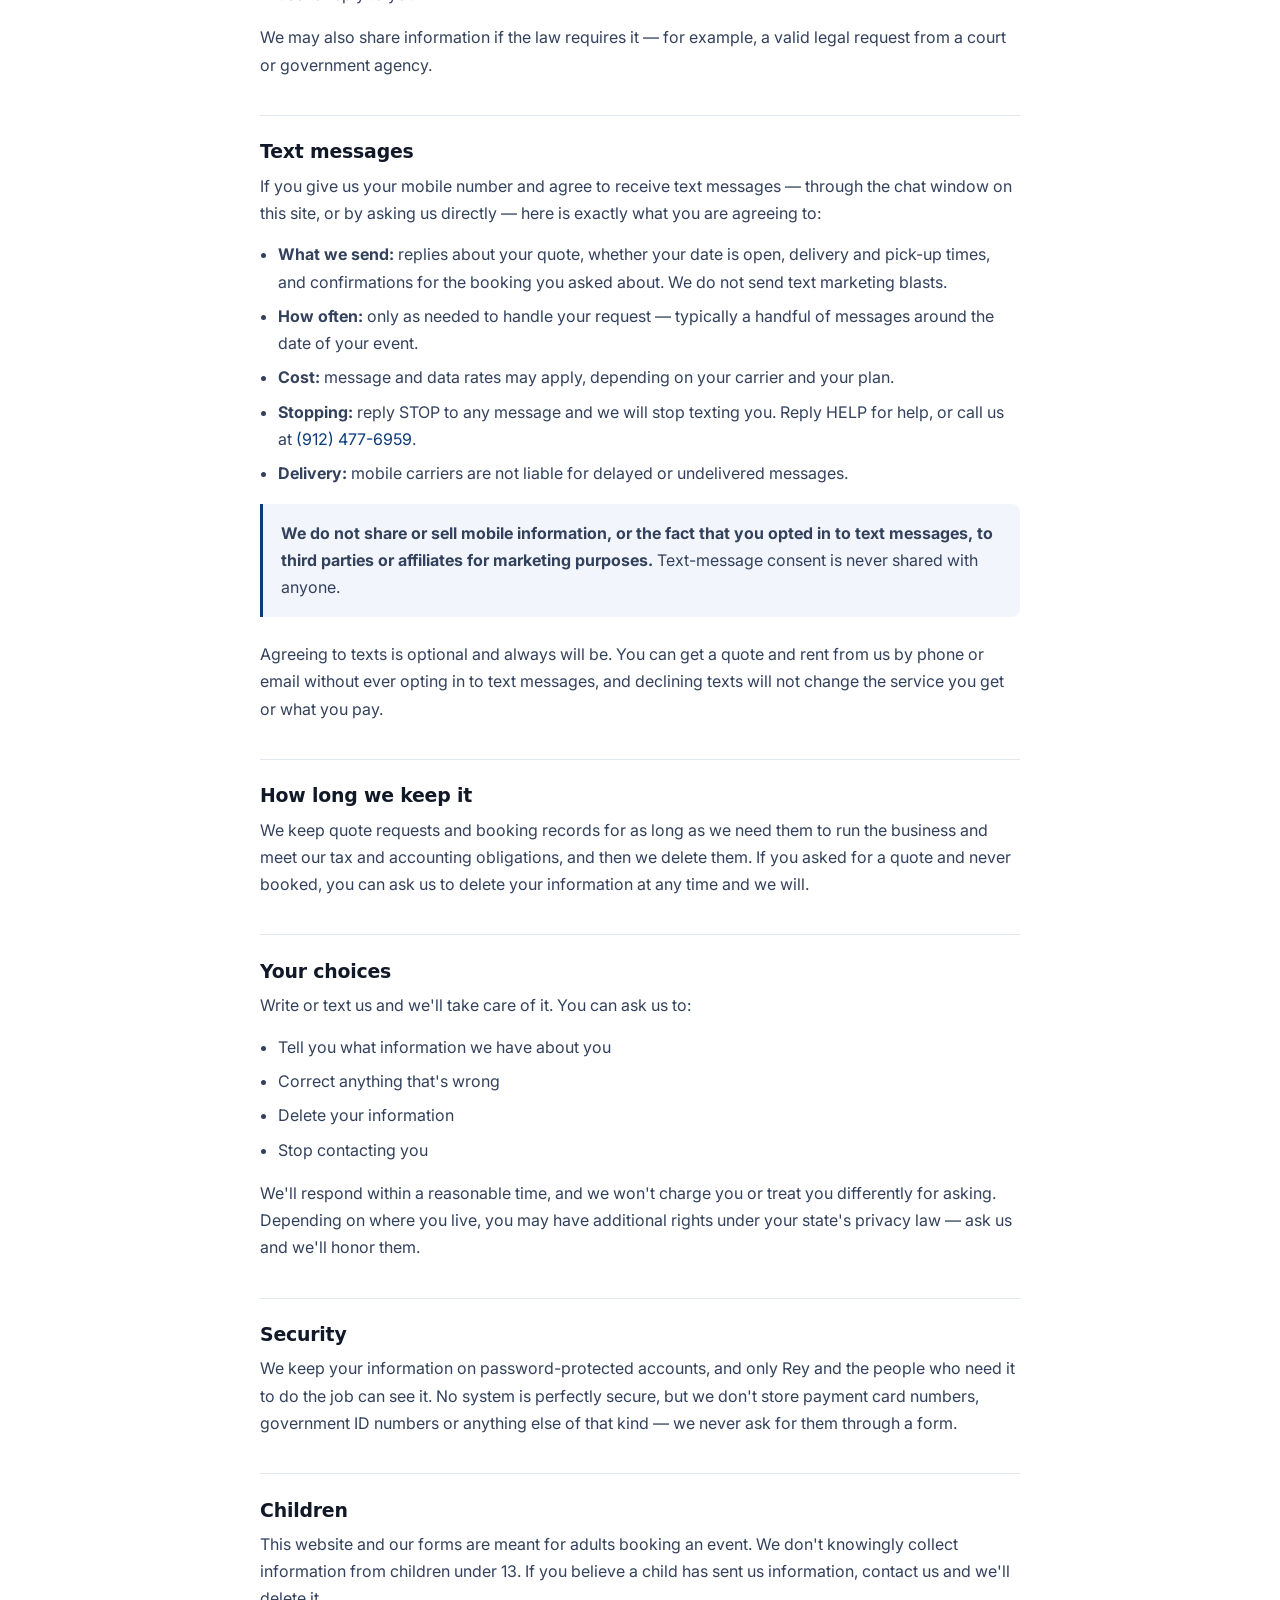
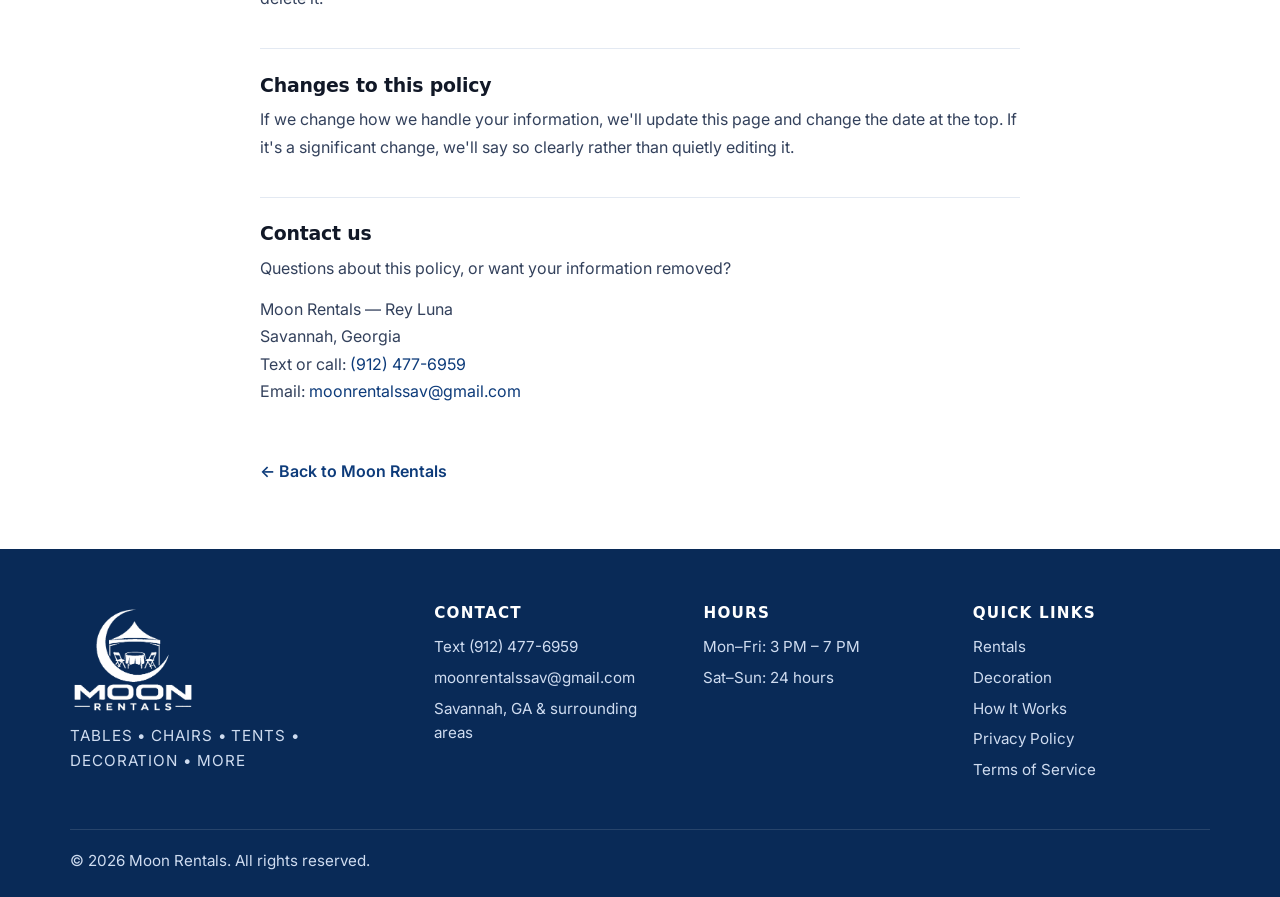
==== commit ddfcdd6d: "GoHighLevel A2P compliance: single SMS opt-in path, add Terms Website fixes for the GoHighLevel Trus" ====
--- a/privacy.html
+++ b/privacy.html
@@ -75,7 +75,7 @@
 
         <p class="eyebrow">Legal</p>
         <h1>Privacy Policy</h1>
-        <p class="updated">Last updated October 23, 2026</p>
+        <p class="updated">Last updated November 8, 2026</p>
 
         <div class="callout">
           <p><strong>The short version:</strong> when you ask us for a quote, we collect your name, phone number, email and a few details about your event. We use that to get back to you and handle your rental. We don't sell it, we don't rent it, and we don't hand it to anyone who wants to market to you.</p>
@@ -111,8 +111,23 @@
           <li><strong>Formspree</strong> &mdash; delivers the request form on this website to our inbox.</li>
           <li><strong>Google (Gmail)</strong> &mdash; where our email arrives and is stored.</li>
           <li><strong>Vercel</strong> &mdash; hosts this website. Like any web host, it keeps standard server logs.</li>
+          <li><strong>LeadConnector (HighLevel)</strong> &mdash; runs the chat window on this site and the phone and text system we use to reply to you.</li>
         </ul>
         <p>We may also share information if the law requires it &mdash; for example, a valid legal request from a court or government agency.</p>
+
+        <h2>Text messages</h2>
+        <p>If you give us your mobile number and agree to receive text messages &mdash; through the chat window on this site, or by asking us directly &mdash; here is exactly what you are agreeing to:</p>
+        <ul>
+          <li><strong>What we send:</strong> replies about your quote, whether your date is open, delivery and pick-up times, and confirmations for the booking you asked about. We do not send text marketing blasts.</li>
+          <li><strong>How often:</strong> only as needed to handle your request &mdash; typically a handful of messages around the date of your event.</li>
+          <li><strong>Cost:</strong> message and data rates may apply, depending on your carrier and your plan.</li>
+          <li><strong>Stopping:</strong> reply STOP to any message and we will stop texting you. Reply HELP for help, or call us at <a href="tel:+19124776959">(912) 477-6959</a>.</li>
+          <li><strong>Delivery:</strong> mobile carriers are not liable for delayed or undelivered messages.</li>
+        </ul>
+        <div class="callout">
+          <p><strong>We do not share or sell mobile information, or the fact that you opted in to text messages, to third parties or affiliates for marketing purposes.</strong> Text-message consent is never shared with anyone.</p>
+        </div>
+        <p>Agreeing to texts is optional and always will be. You can get a quote and rent from us by phone or email without ever opting in to text messages, and declining texts will not change the service you get or what you pay.</p>
 
         <h2>How long we keep it</h2>
         <p>We keep quote requests and booking records for as long as we need them to run the business and meet our tax and accounting obligations, and then we delete them. If you asked for a quote and never booked, you can ask us to delete your information at any time and we will.</p>
@@ -174,6 +189,7 @@
         <p><a href="/#decoration">Decoration</a></p>
         <p><a href="/#how">How It Works</a></p>
         <p><a href="/privacy">Privacy Policy</a></p>
+        <p><a href="/terms">Terms of Service</a></p>
       </div>
     </div>
     <div class="container footer-bottom">
